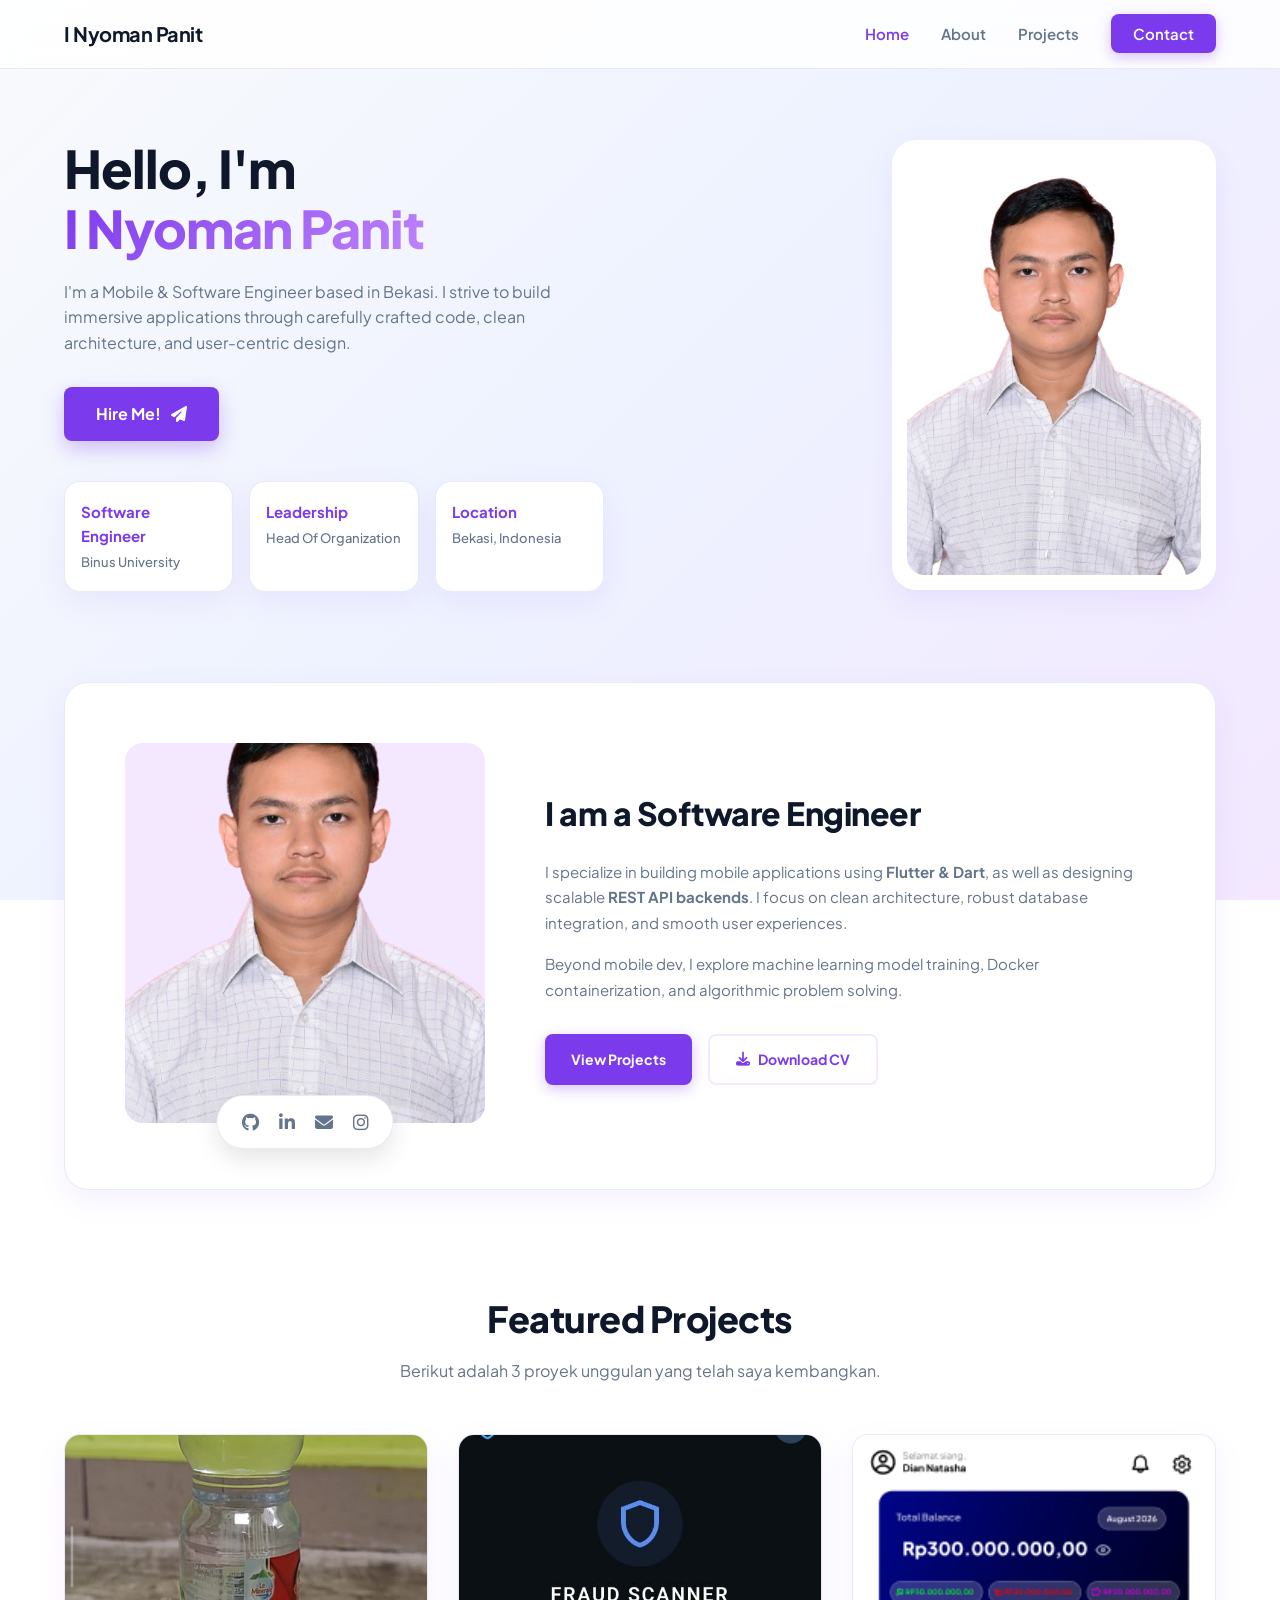
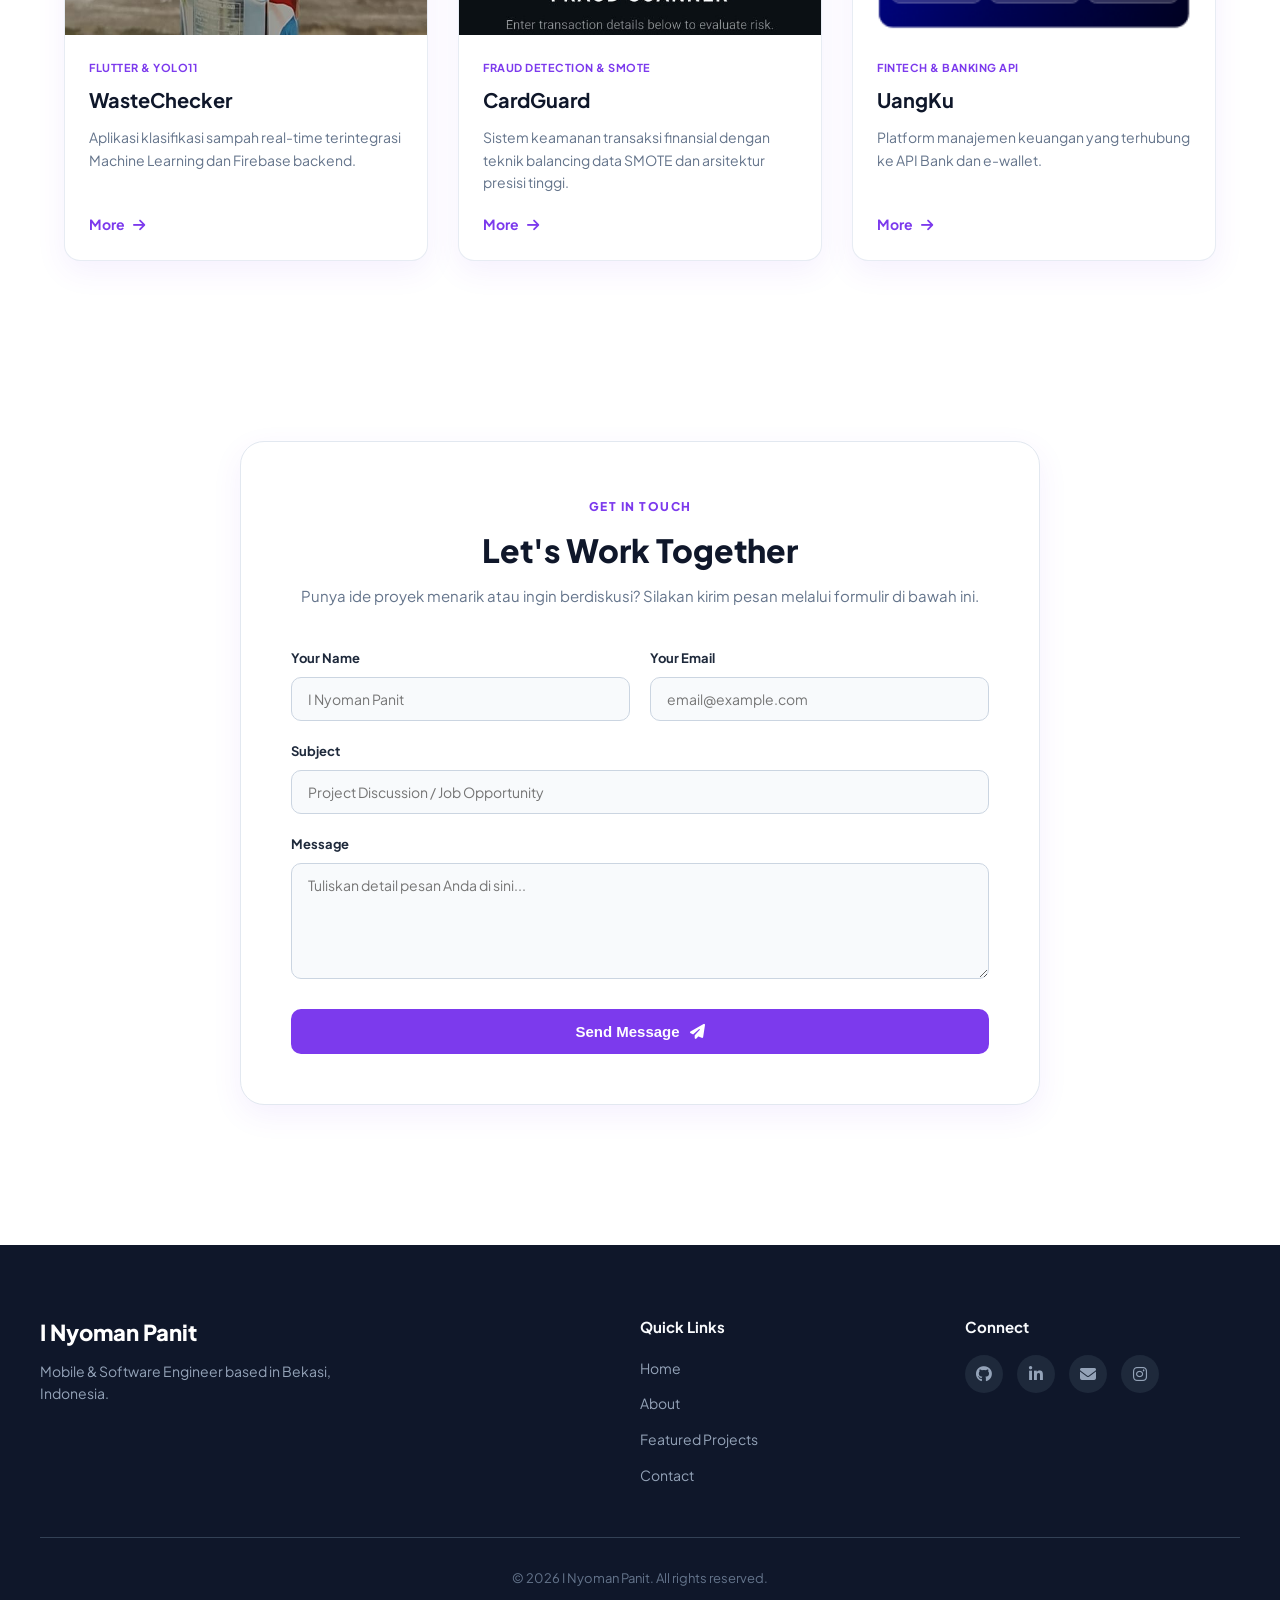
==== index.html @ 63f45e4f "Rename jumbo.html to index.html" ====
<!DOCTYPE html>
<html lang="en">
<head>
    <meta charset="UTF-8">
    <meta name="viewport" content="width=device-width, initial-scale=1.0">
    <title>I Nyoman Panit | Portfolio</title>

    <link rel="preconnect" href="https://fonts.googleapis.com">
    <link rel="preconnect" href="https://fonts.gstatic.com" crossorigin>
    <link href="https://fonts.googleapis.com/css2?family=Plus+Jakarta+Sans:wght@400;500;600;700;800&display=swap" rel="stylesheet">
    <link rel="stylesheet" href="https://cdnjs.cloudflare.com/ajax/libs/font-awesome/6.4.0/css/all.min.css">
    
    <link rel="stylesheet" href="jumbo.css">
    <script src="jumbo.js" defer></script>
</head>

<body>

    <!-- NAVBAR HEADER -->
    <header class="header">
        <nav class="navBar">
            <div class="namaNavBar">
                <a href="#"><b>I Nyoman Panit</b></a>
            </div>

            <ul class="navLinks">
                <li>
                    <a href="#home" class="active">Home</a>
                </li>
                <li>
                    <a href="#about">About</a>
                </li>
                <li>
                    <a href="#portfolio">Projects</a>
                </li>
                <li>
                    <a href="#contact" class="btnNav">Contact</a>
                </li>
            </ul>
        </nav>
    </header>
    
    <!-- HERO SECTION -->
    <section class="heroSection" id="home">
        <div class="heroContainer">
            
            <!-- Kolom Kiri Teks -->
            <div class="perkenalanAwal">
                <div class="infoPerkenalan">
                    <h1>
                        Hello, I'm <br>
                        <span class="highlightNama">I Nyoman Panit</span>
                    </h1>
                </div>

                <p class="heroDesc">
                    I'm a Mobile & Software Engineer based in Bekasi. 
                    I strive to build immersive applications through 
                    carefully crafted code, clean architecture, and user-centric design.
                </p>

                <div class="heroCta">
                    <a href="#contact" class="hireMeButton">Hire Me! <i class="fas fa-paper-plane"></i></a>
                </div>

                <!-- 3 Kotak Info -->
                <div class="statGrid">
                    <div class="statCard">
                        <h3>Software Engineer</h3>
                        <p>Binus University</p>
                    </div>
                    <div class="statCard">
                        <h3>Leadership</h3>
                        <p>Head Of Organization</p>
                    </div>  
                    <div class="statCard">
                        <h3>Location</h3>
                        <p>Bekasi, Indonesia</p>
                    </div>
                </div>
            </div>

            <!-- Kolom Kanan Gambar Profil -->
            <div class="masukinGambarWrapper">
                <div class="gambarCard">
                    <img src="assets/profile.png" alt="I Nyoman Panit" class="gambarMuka">
                </div>
            </div>

        </div>
    </section>

    <!-- ABOUT SECTION -->
    <section class="aboutSection" id="about">
        <div class="aboutCard">
            <!-- Foto & Social Links -->
            <div class="aboutImageContainer">
                <img src="assets/profile.png" alt="I Nyoman Panit" class="aboutMuka">

                <div class="socialBar">
                    <a href="https://github.com" target="_blank" aria-label="Github"><i class="fab fa-github"></i></a>
                    <a href="https://linkedin.com" target="_blank" aria-label="LinkedIn"><i class="fab fa-linkedin-in"></i></a>
                    <a href="mailto:email@example.com" aria-label="Email"><i class="fas fa-envelope"></i></a>
                    <a href="https://instagram.com" target="_blank" aria-label="Instagram"><i class="fab fa-instagram"></i></a>
                </div>
            </div>

            <!-- Teks Deskripsi About -->
            <div class="aboutContent">
                <h2 class="aboutTitle">I am a Software Engineer</h2>

                <p class="aboutText">
                    I specialize in building mobile applications using <strong>Flutter & Dart</strong>,
                    as well as designing scalable <strong>REST API backends</strong>. 
                    I focus on clean architecture, robust database integration, 
                    and smooth user experiences.
                </p>

                <p class="aboutText">
                    Beyond mobile dev, I explore machine learning model training, Docker containerization, 
                    and algorithmic problem solving.
                </p>

                <div class="aboutActions">
                    <a href="#portfolio" class="btn btn-primary">View Projects</a>
                    <a href="assets/cv.pdf" class="btn btn-outline" download>
                        <i class="fas fa-download"></i> Download CV
                    </a>
                </div>
            </div>
        </div>    
    </section>

    <!-- PORTFOLIO SHOWCASE SECTION -->
    <section class="portfolioSection" id="portfolio">
        <div class="sectionHeader">
            <h2>Featured Projects</h2>
            <p>Berikut adalah 3 proyek unggulan yang telah saya kembangkan.</p>
        </div>

        <div class="portfolioGrid">
            <!-- Project 1 -->
            <div class="projectCard">
                <div class="projectImgBox">
                    <img src="assets/ecomanage-1.jpeg" alt="WasteChecker App">
                </div>
                <div class="projectInfo">
                    <span class="projectBadge">Flutter & YOLO11</span>
                    <h3>WasteChecker</h3>
                    <p>Aplikasi klasifikasi sampah real-time terintegrasi Machine Learning dan Firebase backend.</p>
                    <a href="jumboProject.html#ecomanage" class="projectLink">More <i class="fas fa-arrow-right"></i></a>
                </div>
            </div>

            <!-- Project 2 -->
            <div class="projectCard">
                <div class="projectImgBox">
                    <img src="assets/cardguard-proj.jpeg" alt="CardGuard App">
                </div>
                <div class="projectInfo">
                    <span class="projectBadge">Fraud Detection & SMOTE</span>
                    <h3>CardGuard</h3>
                    <p>Sistem keamanan transaksi finansial dengan teknik balancing data SMOTE dan arsitektur presisi tinggi.</p>
                    <a href="jumboProject.html#cardfrauddetection" class="projectLink">More <i class="fas fa-arrow-right"></i></a>
                </div>
            </div>

            <!-- Project 3 -->
            <div class="projectCard">
                <div class="projectImgBox">
                    <img src="assets/uangku-proj.png" alt="UangKu App">
                </div>
                <div class="projectInfo">
                    <span class="projectBadge">Fintech & Banking API</span>
                    <h3>UangKu</h3>
                    <p>Platform manajemen keuangan yang terhubung ke API Bank dan e-wallet.</p>
                    <a href="jumboProject.html#uangku" class="projectLink">More <i class="fas fa-arrow-right"></i></a>
                </div>
            </div>
        </div>
    </section>

    <!-- CONTACT SECTION -->
    <section class="contactSection" id="contact">
        <div class="contactContainer">
            <div class="contactHeader">
                <span class="section-tag">GET IN TOUCH</span>
                <h2>Let's Work Together</h2>
                <p>Punya ide proyek menarik atau ingin berdiskusi? Silakan kirim pesan melalui formulir di bawah ini.</p>
            </div>

            <form class="contactForm" action="#" method="POST">
                <div class="formGroupRow">
                    <div class="formGroup">
                        <label for="name">Your Name</label>
                        <input type="text" id="name" name="name" placeholder="I Nyoman Panit" required>
                    </div>
                    <div class="formGroup">
                        <label for="email">Your Email</label>
                        <input type="email" id="email" name="email" placeholder="email@example.com" required>
                    </div>
                </div>

                <div class="formGroup">
                    <label for="subject">Subject</label>
                    <input type="text" id="subject" name="subject" placeholder="Project Discussion / Job Opportunity" required>
                </div>

                <div class="formGroup">
                    <label for="message">Message</label>
                    <textarea id="message" name="message" rows="5" placeholder="Tuliskan detail pesan Anda di sini..." required></textarea>
                </div>

                <button type="submit" class="btnSubmit">
                    Send Message <i class="fas fa-paper-plane"></i>
                </button>
            </form>
        </div>
    </section>

    <!-- FOOTER SECTION -->
    <footer class="footer">
        <div class="footerContainer">
            <div class="footerBrand">
                <h3>I Nyoman Panit</h3>
                <p>Mobile & Software Engineer based in Bekasi, Indonesia.</p>
            </div>

            <div class="footerNav">
                <h4>Quick Links</h4>
                <ul>
                    <li>
                        <a href="index.html#home">Home</a>
                    </li>
                    <li>
                        <a href="index.html#about">About</a>
                    </li>
                    <li>
                        <a href="projects.html">Featured Projects</a>
                    </li>
                    <li>
                        <a href="#contact">Contact</a>
                    </li>
                </ul>
            </div>

            <div class="footerSocials">
                <h4>Connect</h4>
                <div class="socialIcons">
                    <a href="https://github.com" target="_blank" aria-label="GitHub"><i class="fab fa-github"></i></a>
                    <a href="https://linkedin.com" target="_blank" aria-label="LinkedIn"><i class="fab fa-linkedin-in"></i></a>
                    <a href="mailto:email@example.com" aria-label="Email"><i class="fas fa-envelope"></i></a>
                    <a href="https://instagram.com" target="_blank" aria-label="Instagram"><i class="fab fa-instagram"></i></a>
                </div>
            </div>
        </div>

        <div class="footerBottom">
            <p>&copy; 2026 I Nyoman Panit. All rights reserved.</p>
        </div>
    </footer>
</body>
</html>
---- jumbo.css ----
/* ==========================================================================
   RESET & GLOBAL VARIABLES
   ========================================================================== */
* {
    margin: 0;
    padding: 0;
    box-sizing: border-box;
}

:root {
    --primary: #7c3aed;       /* Violet utama */
    --primary-dark: #6d28d9;  /* Dark Violet hover */
    --primary-light: #f3e8ff; /* Light Violet background */
    --dark: #0f172a;          /* Slate gelap untuk teks */
    --gray-muted: #64748b;    /* Abu-abu teks sekunder */
    --bg-gradient: linear-gradient(135deg, #f8fafc 0%, #eef2ff 50%, #f3e8ff 100%);
    --white: #ffffff;
    --radius-lg: 24px;
    --radius-md: 16px;
    --radius-sm: 8px;
    --shadow-soft: 0 10px 30px rgba(124, 58, 237, 0.08);
    --shadow-hover: 0 20px 40px rgba(124, 58, 237, 0.16);
}

html {
    scroll-behavior: smooth;
    font-family: 'Plus Jakarta Sans', sans-serif;
}

body {
    background: var(--bg-gradient);
    background-attachment: fixed;
    color: var(--dark);
    line-height: 1.6;
    overflow-x: hidden;
}

/* ==========================================================================
   HEADER / NAVIGATION
   ========================================================================== */
.header {
    position: sticky;
    top: 0;
    z-index: 1000;
    background: rgba(255, 255, 255, 0.85);
    backdrop-filter: blur(12px);
    border-bottom: 1px solid rgba(226, 232, 240, 0.8);
}

.navBar {
    max-width: 1200px;
    margin: 0 auto;
    padding: 18px 24px;
    display: flex;
    justify-content: space-between;
    align-items: center;
}

.namaNavBar a {
    text-decoration: none;
    font-size: 20px;
    font-weight: 800;
    color: var(--dark);
    letter-spacing: -0.5px;
}

.navLinks {
    display: flex;
    align-items: center;
    gap: 32px;
    list-style: none;
}

.navLinks a {
    text-decoration: none;
    color: var(--gray-muted);
    font-weight: 600;
    font-size: 15px;
    transition: color 0.3s ease;
}

.navLinks a:hover, .navLinks a.active {
    color: var(--primary);
}

.btnNav {
    background: var(--primary);
    color: var(--white) !important;
    padding: 10px 22px;
    border-radius: var(--radius-sm);
    box-shadow: 0 4px 14px rgba(124, 58, 237, 0.3);
    transition: all 0.3s ease !important;
}

.btnNav:hover {
    background: var(--primary-dark);
    transform: translateY(-2px);
}

/* ==========================================================================
   HERO SECTION
   ========================================================================== */
.heroSection {
    max-width: 1200px;
    margin: 0 auto;
    padding: 70px 24px 90px;
}

.heroContainer {
    display: grid;
    grid-template-columns: 1.2fr 0.8fr;
    gap: 60px;
    align-items: center;
}

.infoPerkenalan h1 {
    font-size: 52px;
    font-weight: 800;
    line-height: 1.15;
    letter-spacing: -1px;
    margin-bottom: 20px;
}

.highlightNama {
    background: linear-gradient(135deg, var(--primary) 0%, #c084fc 100%);
    background-clip: text;
    -webkit-background-clip: text;
    -webkit-text-fill-color: transparent;
}

.heroDesc {
    font-size: 16px;
    color: var(--gray-muted);
    max-width: 520px;
    margin-bottom: 32px;
}

.heroCta {
    margin-bottom: 40px;
}

.hireMeButton {
    display: inline-flex;
    align-items: center;
    gap: 10px;
    background: var(--primary);
    color: var(--white);
    padding: 14px 32px;
    font-weight: 700;
    border-radius: var(--radius-sm);
    text-decoration: none;
    box-shadow: 0 8px 20px rgba(124, 58, 237, 0.3);
    transition: all 0.3s ease;
}

.hireMeButton:hover {
    background: var(--primary-dark);
    transform: translateY(-3px);
    box-shadow: 0 12px 25px rgba(124, 58, 237, 0.4);
}

/* Stat Cards 3 Kolom */
.statGrid {
    display: grid;
    grid-template-columns: repeat(3, 1fr);
    gap: 16px;
    max-width: 540px;
}

.statCard {
    background: var(--white);
    padding: 18px 16px;
    border-radius: var(--radius-md);
    border: 1px solid rgba(226, 232, 240, 0.8);
    box-shadow: var(--shadow-soft);
    transition: transform 0.3s ease;
}

.statCard:hover {
    transform: translateY(-4px);
}

.statCard h3 {
    font-size: 15px;
    font-weight: 700;
    color: var(--primary);
    margin-bottom: 4px;
}

.statCard p {
    font-size: 13px;
    color: var(--gray-muted);
    font-weight: 500;
}

/* Gambar Hero */
.masukinGambarWrapper {
    display: flex;
    justify-content: flex-end;
}

.gambarCard {
    position: relative;
    background: var(--white);
    padding: 14px;
    border-radius: var(--radius-lg);
    box-shadow: var(--shadow-soft);
    border: 1px solid rgba(255, 255, 255, 0.6);
}

.gambarMuka {
    width: 100%;
    max-width: 360px;
    height: 420px;
    object-fit: contain;
    border-radius: 18px;
    display: block;
}

/* ==========================================================================
   ABOUT SECTION
   ========================================================================== */
.aboutSection {
    max-width: 1200px;
    margin: 0 auto;
    padding: 0 24px 100px;
}

.aboutCard {
    background: var(--white);
    border-radius: var(--radius-lg);
    padding: 60px;
    display: grid;
    grid-template-columns: 360px 1fr;
    gap: 60px;
    align-items: center;
    box-shadow: var(--shadow-soft);
    border: 1px solid rgba(226, 232, 240, 0.8);
}

.aboutImageContainer {
    position: relative;
}

.aboutMuka {
    width: 100%;
    height: 380px;
    object-fit: cover;
    border-radius: 18px;
    background-color: var(--primary-light);
}

/* Floating Social Bar */
.socialBar {
    position: absolute;
    bottom: -20px;
    left: 50%;
    transform: translateX(-50%);
    background: var(--white);
    padding: 12px 24px;
    border-radius: 50px;
    display: flex;
    gap: 20px;
    box-shadow: 0 10px 25px rgba(0, 0, 0, 0.1);
    border: 1px solid rgba(226, 232, 240, 0.8);
}

.socialBar a {
    color: var(--gray-muted);
    font-size: 18px;
    transition: all 0.2s ease;
}

.socialBar a:hover {
    color: var(--primary);
    transform: translateY(-2px);
}

.aboutTitle {
    font-size: 32px;
    font-weight: 800;
    margin-bottom: 20px;
    letter-spacing: -0.5px;
}

.aboutText {
    font-size: 15px;
    color: var(--gray-muted);
    margin-bottom: 16px;
    line-height: 1.7;
}

.aboutActions {
    display: flex;
    gap: 16px;
    margin-top: 32px;
}

.btn {
    display: inline-flex;
    align-items: center;
    gap: 8px;
    padding: 12px 26px;
    font-weight: 700;
    font-size: 14px;
    border-radius: var(--radius-sm);
    text-decoration: none;
    transition: all 0.3s ease;
}

.btn-primary {
    background: var(--primary);
    color: var(--white);
    box-shadow: 0 4px 14px rgba(124, 58, 237, 0.3);
}

.btn-primary:hover {
    background: var(--primary-dark);
    transform: translateY(-2px);
}

.btn-outline {
    border: 2px solid var(--primary-light);
    color: var(--primary);
    background: transparent;
}

.btn-outline:hover {
    background: var(--primary-light);
    transform: translateY(-2px);
}

/* ==========================================================================
   PORTFOLIO SHOWCASE SECTION
   ========================================================================== */
.portfolioSection {
    max-width: 1200px;
    margin: 0 auto;
    padding: 0 24px 100px;
}

.sectionHeader {
    text-align: center;
    margin-bottom: 50px;
}

.sectionHeader h2 {
    font-size: 36px;
    font-weight: 800;
    letter-spacing: -0.5px;
    margin-bottom: 10px;
}

.sectionHeader p {
    color: var(--gray-muted);
    font-size: 16px;
}

.portfolioGrid {
    display: grid;
    grid-template-columns: repeat(3, 1fr);
    gap: 30px;
}

.projectCard {
    background: var(--white);
    border-radius: var(--radius-md);
    overflow: hidden;
    box-shadow: var(--shadow-soft);
    border: 1px solid rgba(226, 232, 240, 0.8);
    transition: all 0.3s ease;
    display: flex;
    flex-direction: column;
}

.projectCard:hover {
    transform: translateY(-8px);
    box-shadow: var(--shadow-hover);
}

.projectImgBox {
    width: 100%;
    height: 200px;
    overflow: hidden;
    background: var(--primary-light);
}

.projectImgBox img {
    width: 100%;
    height: 100%;
    object-fit: cover;
    transition: transform 0.4s ease;
}

.projectCard:hover .projectImgBox img {
    transform: scale(1.06);
}

.projectInfo {
    padding: 24px;
    display: flex;
    flex-direction: column;
    flex-grow: 1;
}

.projectBadge {
    font-size: 11px;
    font-weight: 700;
    color: var(--primary);
    text-transform: uppercase;
    letter-spacing: 0.5px;
    margin-bottom: 8px;
}

.projectInfo h3 {
    font-size: 20px;
    font-weight: 700;
    margin-bottom: 10px;
}

.projectInfo p {
    font-size: 14px;
    color: var(--gray-muted);
    margin-bottom: 20px;
    flex-grow: 1;
}

.projectLink {
    display: inline-flex;
    align-items: center;
    gap: 8px;
    color: var(--primary);
    font-weight: 700;
    font-size: 14px;
    text-decoration: none;
    transition: gap 0.2s ease;
}

.projectLink:hover {
    gap: 12px;
}

/* ==========================================================================
   RESPONSIVE DESIGN (TABLET & HP)
   ========================================================================== */
@media (max-width: 992px) {
    .heroContainer {
        grid-template-columns: 1fr;
        gap: 50px;
    }

    .masukinGambarWrapper {
        justify-content: center;
    }

    .aboutCard {
        grid-template-columns: 1fr;
        padding: 40px;
    }

    .aboutImageContainer {
        max-width: 360px;
        margin: 0 auto;
    }

    .portfolioGrid {
        grid-template-columns: repeat(2, 1fr);
    }
}

@media (max-width: 640px) {
    .navLinks {
        display: none; /* Bisa dikembangkan jadi burger menu jika dibutuhkan */
    }

    .infoPerkenalan h1 {
        font-size: 38px;
    }

    .statGrid {
        grid-template-columns: 1fr;
    }

    .portfolioGrid {
        grid-template-columns: 1fr;
    }

    .aboutActions {
        flex-direction: column;
    }
}

/* ==========================================================================
   PROJECT PAGE SHOWCASE STYLES
   ========================================================================== */
.projects-section {
    max-width: 1200px;
    margin: 0 auto;
    padding: 80px 24px;
}

.section-header {
    text-align: center;
    margin-bottom: 70px;
}

.section-tag {
    font-size: 12px;
    font-weight: 800;
    color: #7c3aed;
    letter-spacing: 1.5px;
}

.section-header h2 {
    font-size: 40px;
    font-weight: 800;
    color: #0f172a;
    margin: 8px 0 12px;
}

.section-header p {
    font-size: 16px;
    color: #64748b;
    max-width: 580px;
    margin: 0 auto;
}

/* ITEM PROYEK BARIS */
.projects-list {
    display: flex;
    flex-direction: column;
    gap: 100px;
}

.project-item {
    display: grid;
    grid-template-columns: 1fr 1.1fr;
    gap: 60px;
    align-items: center;
}

/* Tata letak selang-seling (Zig-zag) */
.project-reverse {
    grid-template-columns: 1.1fr 1fr;
}

.project-reverse .project-info {
    order: 2;
}

.project-reverse .project-mockup-container {
    order: 1;
}

/* DETAIL INFORMASI PROYEK */
.project-number {
    font-size: 12px;
    font-weight: 800;
    color: #7c3aed;
    letter-spacing: 1px;
}

.project-name {
    font-size: 32px;
    font-weight: 800;
    color: #0f172a;
    margin: 8px 0 16px;
}

.project-desc {
    font-size: 15px;
    color: #475569;
    line-height: 1.7;
    margin-bottom: 32px;
}

/* METADATA GRID (YEAR, ROLE, STATUS, TEAM) */
.project-meta-grid {
    display: grid;
    grid-template-columns: repeat(2, 1fr);
    gap: 20px;
    padding-top: 20px;
    border-top: 1px solid #e2e8f0;
}

.meta-box span {
    font-size: 11px;
    font-weight: 700;
    color: #94a3b8;
    letter-spacing: 0.5px;
}

.meta-box p {
    font-size: 14px;
    font-weight: 700;
    color: #1e293b;
    margin-top: 2px;
}

/* GALERI MOCKUP HP MENUMPUK (OVERLAPPING EFFECT) */
.project-mockup-container {
    background: #f8fafc;
    border-radius: 24px;
    padding: 40px 20px;
    display: flex;
    justify-content: center;
    align-items: center;
    min-height: 420px;
    border: 1px solid #f1f5f9;
}

.mockup-stack {
    position: relative;
    width: 100%;
    max-width: 420px;
    height: 360px;
    display: flex;
    justify-content: center;
    align-items: center;
}

.mockup-img {
    position: absolute;
    width: 170px;
    height: 340px;
    object-fit: contain;
    border-radius: 18px;
    box-shadow: 0 12px 30px rgba(0, 0, 0, 0.15);
    transition: all 0.4s ease;
}

/* Posisikan 3 layar agar saling menumpuk miring sesuai dokumen */
.screen-left {
    transform: translateX(-80px) scale(0.88) rotate(-4deg);
    z-index: 1;
    opacity: 0.85;
}

.screen-center {
    z-index: 3;
    transform: scale(1.02);
}

.screen-right {
    transform: translateX(80px) scale(0.88) rotate(4deg);
    z-index: 2;
    opacity: 0.85;
}

/* Efek Hover Interaktif saat kursor diarahkan */
.mockup-stack:hover .screen-left {
    transform: translateX(-110px) scale(0.92) rotate(-6deg);
    opacity: 1;
}

.mockup-stack:hover .screen-right {
    transform: translateX(110px) scale(0.92) rotate(6deg);
    opacity: 1;
}

/* RESPONSIVE DESIGN */
@media (max-width: 992px) {
    .project-item, .project-reverse {
        grid-template-columns: 1fr;
        gap: 40px;
    }

    .project-reverse .project-info {
        order: 1;
    }

    .project-reverse .project-mockup-container {
        order: 2;
    }
}

@media (max-width: 576px) {
    .mockup-img {
        width: 130px;
        height: 270px;
    }

    .screen-left {
        transform: translateX(-50px) scale(0.85);
    }

    .screen-right {
        transform: translateX(50px) scale(0.85);
    }
}

/* ==========================================================================
   CONTACT FORM STYLES
   ========================================================================== */
.contactSection {
    max-width: 1200px;
    margin: 0 auto;
    padding: 80px 24px;
}

.contactContainer {
    max-width: 800px;
    margin: 0 auto;
    background: #ffffff;
    border-radius: 24px;
    padding: 50px;
    border: 1px solid #e2e8f0;
    box-shadow: 0 10px 30px rgba(124, 58, 237, 0.08);
}

.contactHeader {
    text-align: center;
    margin-bottom: 40px;
}

.contactHeader h2 {
    font-size: 32px;
    font-weight: 800;
    color: #0f172a;
    margin: 8px 0;
}

.contactHeader p {
    color: #64748b;
    font-size: 15px;
}

.contactForm {
    display: flex;
    flex-direction: column;
    gap: 20px;
}

.formGroupRow {
    display: grid;
    grid-template-columns: 1fr 1fr;
    gap: 20px;
}

.formGroup {
    display: flex;
    flex-direction: column;
    gap: 8px;
}

.formGroup label {
    font-size: 13px;
    font-weight: 700;
    color: #1e293b;
}

.formGroup input,
.formGroup textarea {
    width: 100%;
    padding: 12px 16px;
    border-radius: 10px;
    border: 1px solid #cbd5e1;
    font-family: inherit;
    font-size: 14px;
    color: #0f172a;
    background-color: #f8fafc;
    transition: all 0.25s ease;
}

.formGroup input:focus,
.formGroup textarea:focus {
    outline: none;
    border-color: #7c3aed;
    background-color: #ffffff;
    box-shadow: 0 0 0 3px rgba(124, 58, 237, 0.15);
}

.btnSubmit {
    display: inline-flex;
    align-items: center;
    justify-content: center;
    gap: 10px;
    background: #7c3aed;
    color: #ffffff;
    padding: 14px 28px;
    font-size: 15px;
    font-weight: 700;
    border: none;
    border-radius: 10px;
    cursor: pointer;
    transition: all 0.3s ease;
    margin-top: 10px;
}

.btnSubmit:hover {
    background: #6d28d9;
    transform: translateY(-2px);
    box-shadow: 0 8px 20px rgba(124, 58, 237, 0.3);
}

/* ==========================================================================
   FOOTER STYLES
   ========================================================================== */
.footer {
    background: #0f172a;
    color: #ffffff;
    padding: 70px 24px 30px;
    margin-top: 60px;
}

.footerContainer {
    max-width: 1200px;
    margin: 0 auto;
    display: grid;
    grid-template-columns: 2fr 1fr 1fr;
    gap: 50px;
    padding-bottom: 50px;
    border-bottom: 1px solid #334155;
}

.footerBrand h3 {
    font-size: 22px;
    font-weight: 800;
    margin-bottom: 10px;
}

.footerBrand p {
    color: #94a3b8;
    font-size: 14px;
    max-width: 320px;
}

.footerNav h4,
.footerSocials h4 {
    font-size: 15px;
    font-weight: 700;
    margin-bottom: 16px;
    color: #f8fafc;
}

.footerNav ul {
    list-style: none;
    display: flex;
    flex-direction: column;
    gap: 10px;
}

.footerNav a {
    color: #94a3b8;
    text-decoration: none;
    font-size: 14px;
    transition: color 0.2s ease;
}

.footerNav a:hover {
    color: #c084fc;
}

.socialIcons {
    display: flex;
    gap: 14px;
}

.socialIcons a {
    width: 38px;
    height: 38px;
    border-radius: 50%;
    background: #1e293b;
    color: #94a3b8;
    display: flex;
    align-items: center;
    justify-content: center;
    text-decoration: none;
    transition: all 0.3s ease;
}

.socialIcons a:hover {
    background: #7c3aed;
    color: #ffffff;
    transform: translateY(-3px);
}

.footerBottom {
    text-align: center;
    padding-top: 30px;
    color: #64748b;
    font-size: 13px;
}

/* RESPONSIVE FOOTER & FORM */
@media (max-width: 768px) {
    .formGroupRow {
        grid-template-columns: 1fr;
    }

    .contactContainer {
        padding: 30px 20px;
    }

    .footerContainer {
        grid-template-columns: 1fr;
        gap: 30px;
    }
}
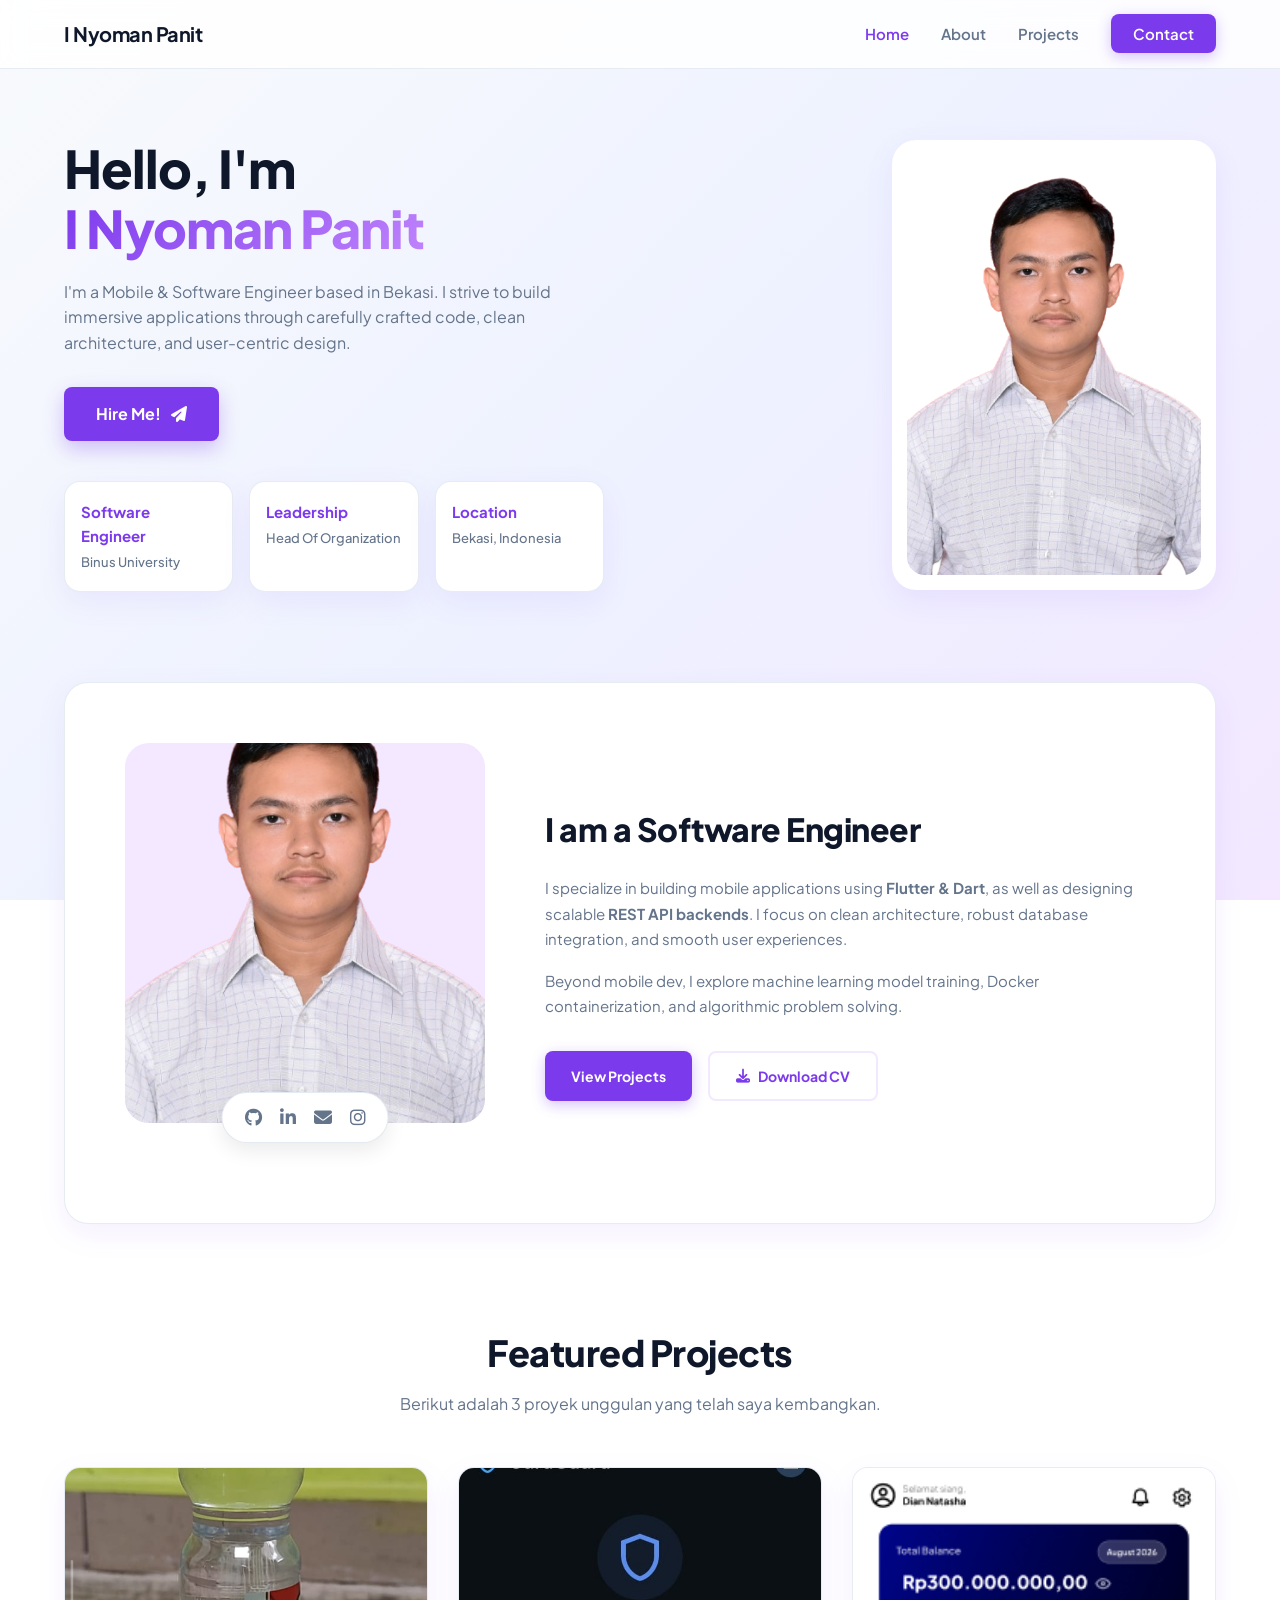
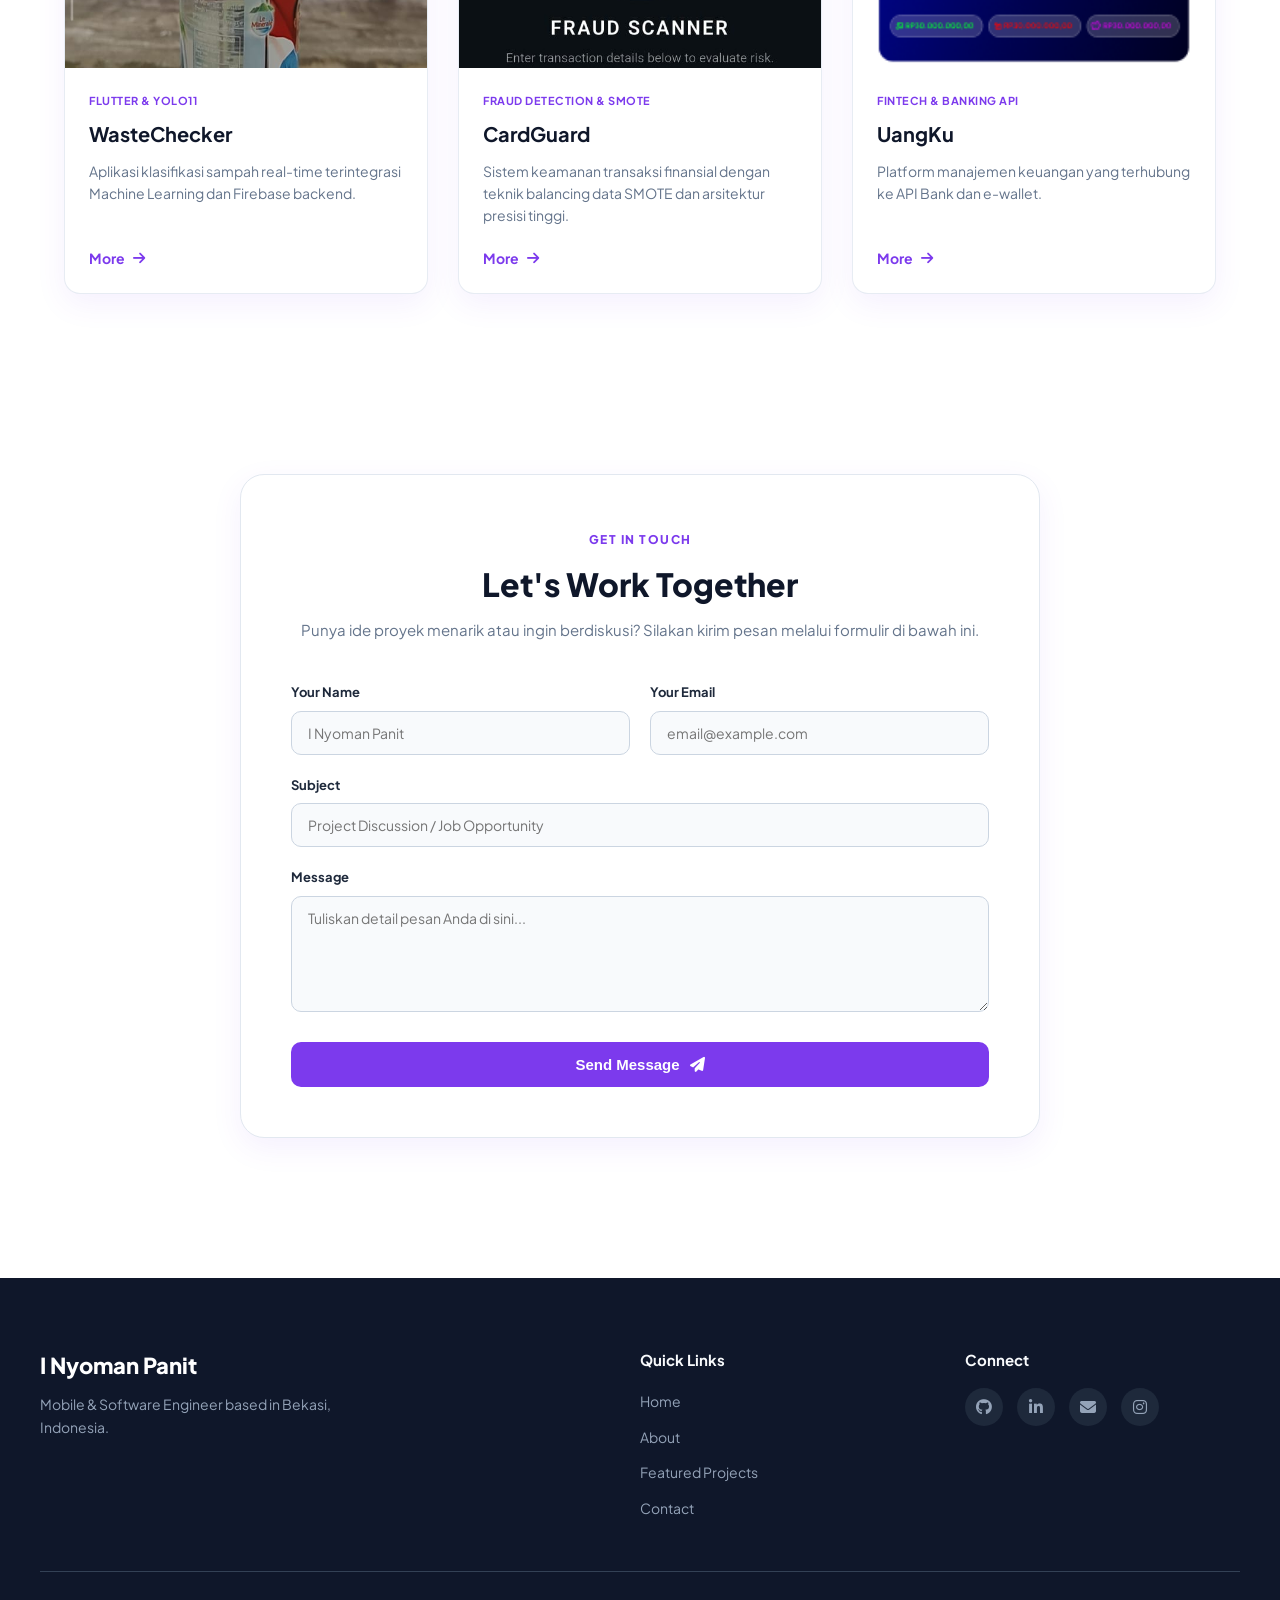
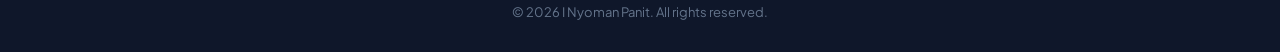
==== commit dea2dd06: "Fix Social Bar and Footer" ====
--- a/index.html
+++ b/index.html
@@ -97,11 +97,12 @@
             <div class="aboutImageContainer">
                 <img src="assets/profile.png" alt="I Nyoman Panit" class="aboutMuka">
 
+                <!-- Social Bar melayang di foto -->
                 <div class="socialBar">
-                    <a href="https://github.com" target="_blank" aria-label="Github"><i class="fab fa-github"></i></a>
-                    <a href="https://linkedin.com" target="_blank" aria-label="LinkedIn"><i class="fab fa-linkedin-in"></i></a>
-                    <a href="mailto:email@example.com" aria-label="Email"><i class="fas fa-envelope"></i></a>
-                    <a href="https://instagram.com" target="_blank" aria-label="Instagram"><i class="fab fa-instagram"></i></a>
+                    <a href="https://github.com/PabitHengker" target="_blank" aria-label="Github"><i class="fab fa-github"></i></a>
+                    <a href="https://www.linkedin.com/in/i-nyoman-panit-sentana-bakti-758229284/" target="_blank" aria-label="LinkedIn"><i class="fab fa-linkedin-in"></i></a>
+                    <a href="mailto:panitsentanabakti@gmail.com" aria-label="Email"><i class="fas fa-envelope"></i></a>
+                    <a href="https://www.instagram.com/pan23._/" target="_blank" aria-label="Instagram"><i class="fab fa-instagram"></i></a>
                 </div>
             </div>
 
@@ -218,7 +219,7 @@
         </div>
     </section>
 
-    <!-- FOOTER SECTION -->
+   <!-- FOOTER SECTION -->
     <footer class="footer">
         <div class="footerContainer">
             <div class="footerBrand">
@@ -236,7 +237,7 @@
                         <a href="index.html#about">About</a>
                     </li>
                     <li>
-                        <a href="projects.html">Featured Projects</a>
+                        <a href="jumboProject.html">Featured Projects</a>
                     </li>
                     <li>
                         <a href="#contact">Contact</a>
@@ -247,10 +248,10 @@
             <div class="footerSocials">
                 <h4>Connect</h4>
                 <div class="socialIcons">
-                    <a href="https://github.com" target="_blank" aria-label="GitHub"><i class="fab fa-github"></i></a>
-                    <a href="https://linkedin.com" target="_blank" aria-label="LinkedIn"><i class="fab fa-linkedin-in"></i></a>
-                    <a href="mailto:email@example.com" aria-label="Email"><i class="fas fa-envelope"></i></a>
-                    <a href="https://instagram.com" target="_blank" aria-label="Instagram"><i class="fab fa-instagram"></i></a>
+                    <a href="https://github.com/PabitHengker" target="_blank" aria-label="GitHub"><i class="fab fa-github"></i></a>
+                    <a href="https://www.linkedin.com/in/i-nyoman-panit-sentana-bakti-758229284/" target="_blank" aria-label="LinkedIn"><i class="fab fa-linkedin-in"></i></a>
+                    <a href="mailto:panitsentanabakti@gmail.com" aria-label="Email"><i class="fas fa-envelope"></i></a>
+                    <a href="https://www.instagram.com/pan23._/" target="_blank" aria-label="Instagram"><i class="fab fa-instagram"></i></a>
                 </div>
             </div>
         </div>
--- a/jumbo.css
+++ b/jumbo.css
@@ -240,34 +240,62 @@
 
 .aboutImageContainer {
     position: relative;
+    margin-bottom: 40px;
 }
 
 .aboutMuka {
     width: 100%;
     height: 380px;
     object-fit: cover;
-    border-radius: 18px;
+    border-radius: var(--radius-lg);
     background-color: var(--primary-light);
+    display: block;
 }
 
 /* Floating Social Bar */
 .socialBar {
+    display: flex !important;
+    align-items: center;
+    justify-content: center;
+    gap: 18px;
+    background: #ffffff;
+    padding: 10px 22px;
+    border-radius: 50px;
+    border: 1px solid rgba(226, 232, 240, 0.9);
+    box-shadow: 0 8px 20px rgba(0, 0, 0, 0.08);
+}
+
+/* KHUSUS UNTUK YANG DI FOTO ABOUT (Melayang) */
+.aboutImageContainer .socialBar {
     position: absolute;
     bottom: -20px;
     left: 50%;
     transform: translateX(-50%);
-    background: var(--white);
-    padding: 12px 24px;
-    border-radius: 50px;
-    display: flex;
-    gap: 20px;
-    box-shadow: 0 10px 25px rgba(0, 0, 0, 0.1);
-    border: 1px solid rgba(226, 232, 240, 0.8);
+    z-index: 99;
+}
+
+/* KHUSUS UNTUK YANG DI FOOTER (Posisi Menyesuaikan Footer) */
+.footerSocials .socialBar {
+    position: static;
+    transform: none;
+    width: fit-content;
+    background: #1e293b; /* Menyesuaikan warna gelap footer */
+    border-color: #334155;
+}
+
+.footerSocials .socialBar a {
+    color: #94a3b8;
+}
+
+.footerSocials .socialBar a:hover {
+    color: #c084fc;
 }
 
 .socialBar a {
     color: var(--gray-muted);
     font-size: 18px;
+    text-decoration: none;
+    display: inline-block;
     transition: all 0.2s ease;
 }
 
